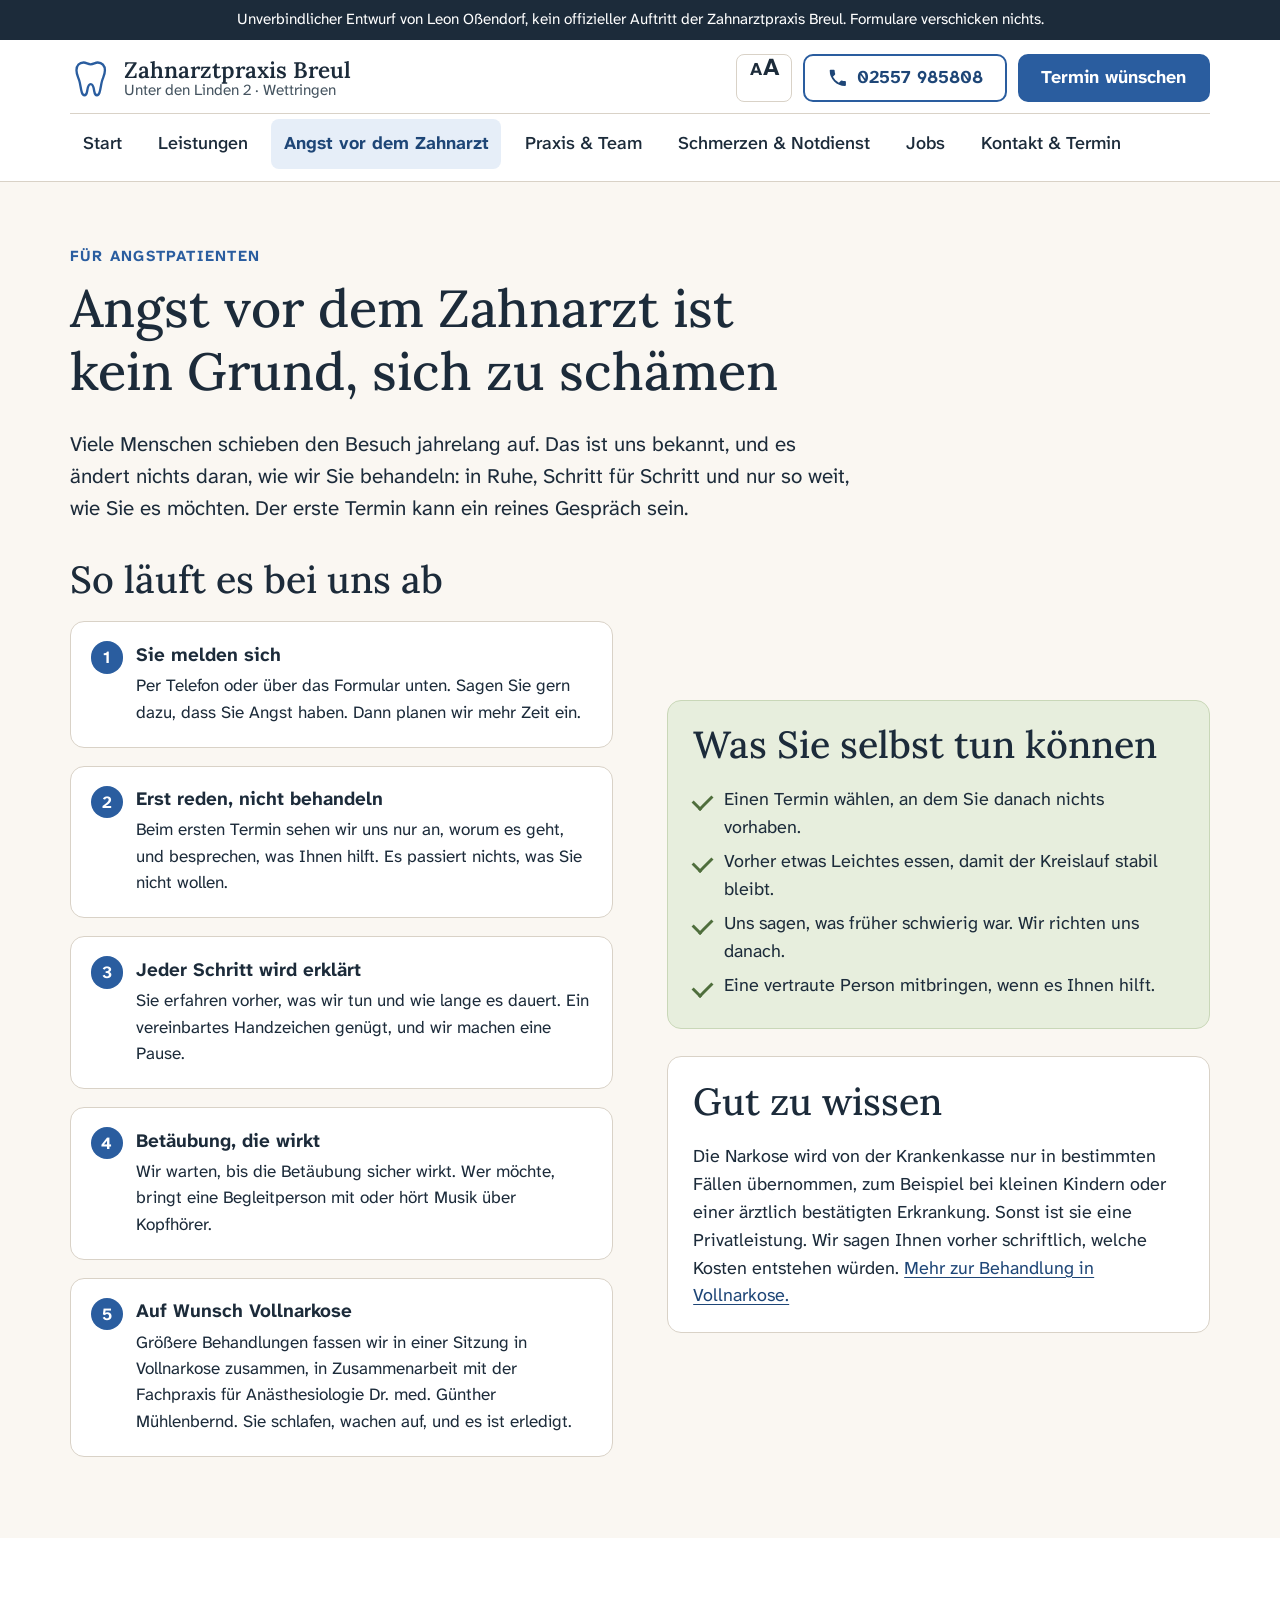
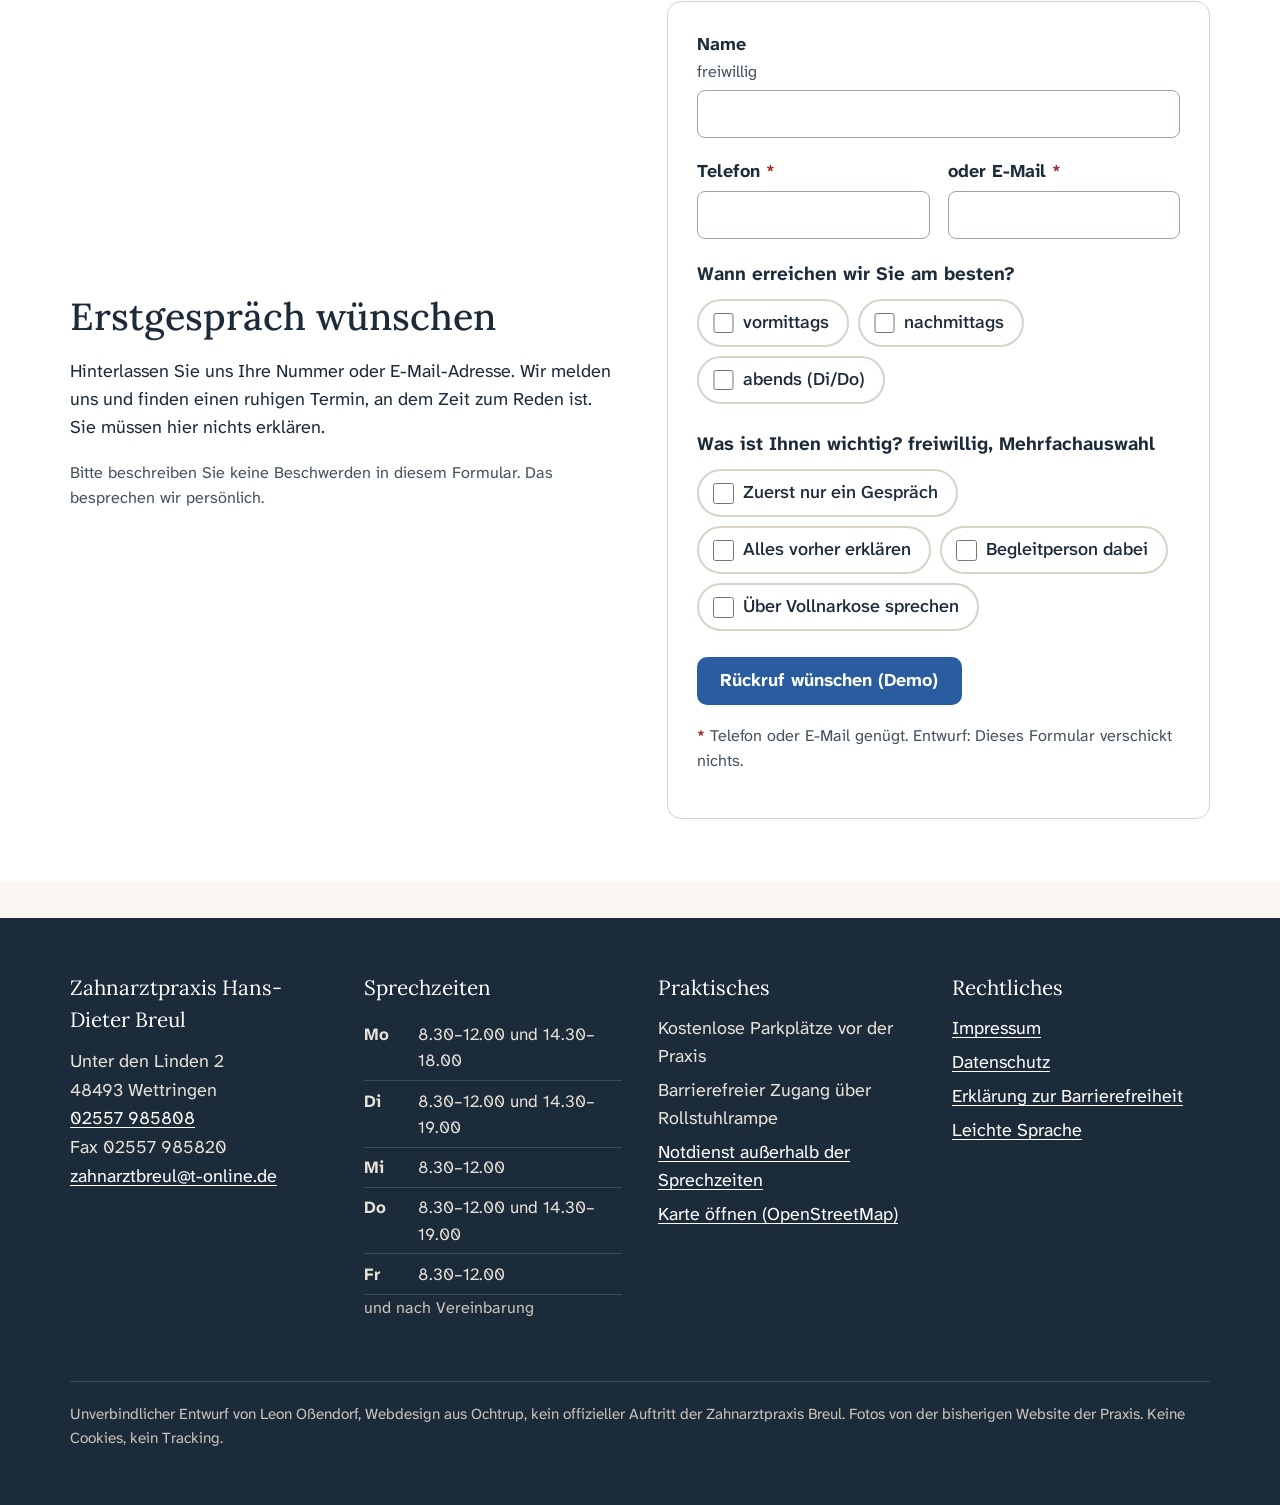
==== angst.html @ e7b69e79 "Entwurf Zahnarztpraxis Breul: 11 Seiten, barrierefrei, Demo-Formulare Co-Authored-By: Claude Fable 5" ====
<!DOCTYPE html>
<html lang="de">
<head>
<meta charset="utf-8">
<meta name="viewport" content="width=device-width, initial-scale=1">
<title>Angst vor dem Zahnarzt · Zahnarztpraxis Breul, Wettringen</title>
<meta name="description" content="Angst vor dem Zahnarzt? In der Zahnarztpraxis Breul in Wettringen nehmen wir uns Zeit, erklären jeden Schritt und bieten auf Wunsch eine Behandlung in Vollnarkose an.">
<meta name="robots" content="noindex,nofollow">
<meta name="theme-color" content="#FAF7F2">
<link rel="icon" href="img/favicon.svg" type="image/svg+xml">
<link rel="preload" href="fonts/atkinson-var.woff2" as="font" type="font/woff2" crossorigin>
<link rel="preload" href="fonts/lora-var.woff2" as="font" type="font/woff2" crossorigin>
<link rel="stylesheet" href="css/main.css">
<script>try{if(localStorage.getItem('schrift')==='gross')document.documentElement.classList.add('schrift-gross')}catch(e){}</script>
</head>
<body class="seite-angst">
<a class="skip" href="#inhalt">Zum Inhalt springen</a>
<header class="kopf">
  <p class="entwurf">Unverbindlicher Entwurf von Leon Oßendorf, kein offizieller Auftritt der Zahnarztpraxis Breul. Formulare verschicken nichts.</p>
  <div class="kopf-innen">
    <a class="marke" href="index.html" aria-label="Zahnarztpraxis Breul, zur Startseite">
      <svg class="marke-zahn" viewBox="0 0 32 32" aria-hidden="true" focusable="false"><path d="M10.5 3.5c-3.2 0-5.5 2.4-5.5 6 0 3.3 1.3 5.2 2.2 8.1.8 2.6 1 6 2 9.2.4 1.3 1.2 2 2 2 1.3 0 1.8-1.5 2.1-3.3.4-2.4.6-5.3 2.7-5.3s2.3 2.9 2.7 5.3c.3 1.8.8 3.3 2.1 3.3.8 0 1.6-.7 2-2 1-3.2 1.2-6.6 2-9.2.9-2.9 2.2-4.8 2.2-8.1 0-3.6-2.3-6-5.5-6-2.2 0-3.2 1.4-5.5 1.4s-3.3-1.4-5.5-1.4z"/></svg>
      <span class="marke-text"><span class="marke-name">Zahnarztpraxis Breul</span><span class="marke-ort">Unter den Linden 2 · Wettringen</span></span>
    </a>
    <nav class="haupt" aria-label="Hauptmenü">
      <button class="menue-knopf" type="button" aria-expanded="false" aria-controls="menue">Menü</button>
      <ul id="menue" class="menue">
        <li><a href="index.html">Start</a></li>
        <li><a href="leistungen.html">Leistungen</a></li>
        <li><a href="angst.html" aria-current="page">Angst vor dem Zahnarzt</a></li>
        <li><a href="praxis.html">Praxis &amp; Team</a></li>
        <li><a href="schmerzen.html">Schmerzen &amp; Notdienst</a></li>
        <li><a href="jobs.html">Jobs</a></li>
        <li><a href="kontakt.html">Kontakt &amp; Termin</a></li>
      </ul>
    </nav>
    <div class="kopf-aktionen">
      <button class="schrift-knopf" type="button" aria-pressed="false" title="Schrift größer oder kleiner">A<span aria-hidden="true">A</span><span class="sr">Schrift größer</span></button>
      <a class="knopf knopf-leise" href="tel:+492557985808"><svg viewBox="0 0 24 24" aria-hidden="true" focusable="false"><path d="M6.6 10.8a15.1 15.1 0 0 0 6.6 6.6l2.2-2.2a1 1 0 0 1 1-.25c1.1.37 2.3.57 3.6.57a1 1 0 0 1 1 1V20a1 1 0 0 1-1 1A17 17 0 0 1 3 4a1 1 0 0 1 1-1h3.5a1 1 0 0 1 1 1c0 1.25.2 2.45.57 3.57a1 1 0 0 1-.25 1L6.6 10.8z"/></svg>02557 985808</a>
      <a class="knopf" href="kontakt.html#termin">Termin wünschen</a>
    </div>
  </div>
</header>
<main id="inhalt" tabindex="-1">
<section class="abschnitt">
  <div class="innen">
    <div class="abschnitt-kopf">
      <span class="ueberzeile">Für Angstpatienten</span>
      <h1>Angst vor dem Zahnarzt ist kein Grund, sich zu schämen</h1>
      <p class="lead">Viele Menschen schieben den Besuch jahrelang auf. Das ist uns bekannt, und es ändert nichts daran, wie wir Sie behandeln: in Ruhe, Schritt für Schritt und nur so weit, wie Sie es möchten. Der erste Termin kann ein reines Gespräch sein.</p>
    </div>

    <div class="zwei">
      <div>
        <h2>So läuft es bei uns ab</h2>
        <ol class="schritte">
          <li><h3>Sie melden sich</h3><p>Per Telefon oder über das Formular unten. Sagen Sie gern dazu, dass Sie Angst haben. Dann planen wir mehr Zeit ein.</p></li>
          <li><h3>Erst reden, nicht behandeln</h3><p>Beim ersten Termin sehen wir uns nur an, worum es geht, und besprechen, was Ihnen hilft. Es passiert nichts, was Sie nicht wollen.</p></li>
          <li><h3>Jeder Schritt wird erklärt</h3><p>Sie erfahren vorher, was wir tun und wie lange es dauert. Ein vereinbartes Handzeichen genügt, und wir machen eine Pause.</p></li>
          <li><h3>Betäubung, die wirkt</h3><p>Wir warten, bis die Betäubung sicher wirkt. Wer möchte, bringt eine Begleitperson mit oder hört Musik über Kopfhörer.</p></li>
          <li><h3>Auf Wunsch Vollnarkose</h3><p>Größere Behandlungen fassen wir in einer Sitzung in Vollnarkose zusammen, in Zusammenarbeit mit der Fachpraxis für Anästhesiologie Dr. med. Günther Mühlenbernd. Sie schlafen, wachen auf, und es ist erledigt.</p></li>
        </ol>
      </div>
      <div>
        <div class="kasten kasten-gruen">
          <h2>Was Sie selbst tun können</h2>
          <ul class="liste-haken">
            <li>Einen Termin wählen, an dem Sie danach nichts vorhaben.</li>
            <li>Vorher etwas Leichtes essen, damit der Kreislauf stabil bleibt.</li>
            <li>Uns sagen, was früher schwierig war. Wir richten uns danach.</li>
            <li>Eine vertraute Person mitbringen, wenn es Ihnen hilft.</li>
          </ul>
        </div>
        <div class="kasten">
          <h2>Gut zu wissen</h2>
          <p>Die Narkose wird von der Krankenkasse nur in bestimmten Fällen übernommen, zum Beispiel bei kleinen Kindern oder einer ärztlich bestätigten Erkrankung. Sonst ist sie eine Privatleistung. Wir sagen Ihnen vorher schriftlich, welche Kosten entstehen würden. <a href="leistungen.html#narkose">Mehr zur Behandlung in Vollnarkose.</a></p>
        </div>
      </div>
    </div>
  </div>
</section>

<section class="abschnitt abschnitt-hell" aria-labelledby="erstgespraech-titel">
  <div class="innen zwei">
    <div>
      <h2 id="erstgespraech-titel">Erstgespräch wünschen</h2>
      <p>Hinterlassen Sie uns Ihre Nummer oder E-Mail-Adresse. Wir melden uns und finden einen ruhigen Termin, an dem Zeit zum Reden ist. Sie müssen hier nichts erklären.</p>
      <p class="klein">Bitte beschreiben Sie keine Beschwerden in diesem Formular. Das besprechen wir persönlich.</p>
    </div>
    <div>
      <form class="formular demo" data-bestaetigung="angst-ok" aria-describedby="angst-hinweis">
        <div class="fehler" role="alert"></div>
        <div class="feld"><label for="an-name">Name <span class="tipp">freiwillig</span></label><input id="an-name" name="name" type="text" autocomplete="name"></div>
        <div class="zwei-felder">
          <div class="feld"><label for="an-tel">Telefon <span class="pflicht" aria-hidden="true">*</span></label><input id="an-tel" name="telefon" type="tel" autocomplete="tel" inputmode="tel"></div>
          <div class="feld"><label for="an-mail">oder E-Mail <span class="pflicht" aria-hidden="true">*</span></label><input id="an-mail" name="email" type="email" autocomplete="email" inputmode="email"></div>
        </div>
        <fieldset>
          <legend>Wann erreichen wir Sie am besten?</legend>
          <div class="chips">
            <label class="chip"><input type="checkbox" name="zeit" value="vormittags">vormittags</label>
            <label class="chip"><input type="checkbox" name="zeit" value="nachmittags">nachmittags</label>
            <label class="chip"><input type="checkbox" name="zeit" value="abends">abends (Di/Do)</label>
          </div>
        </fieldset>
        <fieldset>
          <legend>Was ist Ihnen wichtig? <span class="tipp">freiwillig, Mehrfachauswahl</span></legend>
          <div class="chips">
            <label class="chip"><input type="checkbox" name="wunsch" value="nur-gespraech">Zuerst nur ein Gespräch</label>
            <label class="chip"><input type="checkbox" name="wunsch" value="alles-erklaeren">Alles vorher erklären</label>
            <label class="chip"><input type="checkbox" name="wunsch" value="begleitung">Begleitperson dabei</label>
            <label class="chip"><input type="checkbox" name="wunsch" value="narkose">Über Vollnarkose sprechen</label>
          </div>
        </fieldset>
        <button class="knopf" type="submit">Rückruf wünschen (Demo)</button>
        <p id="angst-hinweis" class="formular-hinweis"><span class="pflicht" aria-hidden="true">*</span> Telefon oder E-Mail genügt. Entwurf: Dieses Formular verschickt nichts.</p>
      </form>
      <div id="angst-ok" class="bestaetigung" role="status">
        <h3>Danke. Wir melden uns bei Ihnen.</h3>
        <p>So würde es in der fertigen Website laufen: Ihre Nachricht geht an die Praxis, und jemand aus dem Team ruft Sie zu Ihrer Wunschzeit an, ohne Zeitdruck. Lieber direkt anrufen? <a href="tel:+492557985808">02557 985808</a></p>
      </div>
    </div>
  </div>
</section>

</main>
<footer class="fuss">
  <div class="fuss-innen">
    <div>
      <p class="fuss-titel">Zahnarztpraxis Hans-Dieter Breul</p>
      <address>Unter den Linden 2<br>48493 Wettringen<br><a href="tel:+492557985808">02557 985808</a><br>Fax 02557 985820<br><a href="mailto:zahnarztbreul@t-online.de">zahnarztbreul@t-online.de</a></address>
    </div>
    <div>
      <p class="fuss-titel">Sprechzeiten</p>
      <table class="zeiten" aria-label="Sprechzeiten">
        <tr><th scope="row">Mo</th><td>8.30–12.00 und 14.30–18.00</td></tr>
        <tr><th scope="row">Di</th><td>8.30–12.00 und 14.30–19.00</td></tr>
        <tr><th scope="row">Mi</th><td>8.30–12.00</td></tr>
        <tr><th scope="row">Do</th><td>8.30–12.00 und 14.30–19.00</td></tr>
        <tr><th scope="row">Fr</th><td>8.30–12.00</td></tr>
      </table>
      <p class="klein">und nach Vereinbarung</p>
    </div>
    <div>
      <p class="fuss-titel">Praktisches</p>
      <ul class="liste-schlicht">
        <li>Kostenlose Parkplätze vor der Praxis</li>
        <li>Barrierefreier Zugang über Rollstuhlrampe</li>
        <li><a href="schmerzen.html">Notdienst außerhalb der Sprechzeiten</a></li>
        <li><a href="https://www.openstreetmap.org/?mlat=52.2078&amp;mlon=7.3193#map=17/52.2078/7.3193" rel="noopener">Karte öffnen (OpenStreetMap)</a></li>
      </ul>
    </div>
    <div>
      <p class="fuss-titel">Rechtliches</p>
      <ul class="liste-schlicht">
        <li><a href="impressum.html">Impressum</a></li>
        <li><a href="datenschutz.html">Datenschutz</a></li>
        <li><a href="barrierefreiheit.html">Erklärung zur Barrierefreiheit</a></li>
        <li><a href="leichte-sprache.html">Leichte Sprache</a></li>
      </ul>
    </div>
  </div>
  <p class="fuss-hinweis">Unverbindlicher Entwurf von Leon Oßendorf, Webdesign aus Ochtrup, kein offizieller Auftritt der Zahnarztpraxis Breul. Fotos von der bisherigen Website der Praxis. Keine Cookies, kein Tracking.</p>
</footer>
<nav class="leiste" aria-label="Schnellzugriff">
  <a href="tel:+492557985808"><svg viewBox="0 0 24 24" aria-hidden="true" focusable="false"><path d="M6.6 10.8a15.1 15.1 0 0 0 6.6 6.6l2.2-2.2a1 1 0 0 1 1-.25c1.1.37 2.3.57 3.6.57a1 1 0 0 1 1 1V20a1 1 0 0 1-1 1A17 17 0 0 1 3 4a1 1 0 0 1 1-1h3.5a1 1 0 0 1 1 1c0 1.25.2 2.45.57 3.57a1 1 0 0 1-.25 1L6.6 10.8z"/></svg>Anrufen</a>
  <a href="kontakt.html#termin"><svg viewBox="0 0 24 24" aria-hidden="true" focusable="false"><path d="M7 2h2v2h6V2h2v2h3a1 1 0 0 1 1 1v15a2 2 0 0 1-2 2H5a2 2 0 0 1-2-2V5a1 1 0 0 1 1-1h3V2zm12 8H5v10h14V10z"/></svg>Termin</a>
  <a href="schmerzen.html"><svg viewBox="0 0 24 24" aria-hidden="true" focusable="false"><path d="M12 2 1 21h22L12 2zm0 6 6.5 11h-13L12 8zm-1 4v4h2v-4h-2zm0 5v2h2v-2h-2z"/></svg>Notdienst</a>
</nav>
<script src="js/main.js" defer></script>
</body>
</html>
---- css/main.css ----
/* Zahnarztpraxis Breul, Entwurf. Ruhig, hell, gut lesbar. Schriften lokal. */
@font-face{font-family:"Atkinson Hyperlegible Next";src:url("../fonts/atkinson-var.woff2") format("woff2");font-weight:200 800;font-display:swap}
@font-face{font-family:"Lora";src:url("../fonts/lora-var.woff2") format("woff2");font-weight:400 700;font-display:swap}

:root{
  --bg:#FAF7F2;
  --flaeche:#FFFFFF;
  --flaeche-2:#F1EDE5;
  --tinte:#1C2B3A;
  --tinte-2:#44535F;
  --blau:#2A5D9F;
  --blau-dunkel:#1E4677;
  --blau-hell:#E6EEF8;
  --gruen:#4F6E3C;
  --gruen-hell:#E7EEDD;
  --rot:#9E2A2B;
  --rot-hell:#F8E6E6;
  --linie:#D9D2C7;
  --fokus:#1C2B3A;
  --radius:14px;
  --mass:72ch;
  --schrift:"Atkinson Hyperlegible Next",system-ui,-apple-system,"Segoe UI",sans-serif;
  --serif:"Lora",Georgia,"Times New Roman",serif;
  --schatten:0 1px 2px rgba(28,43,58,.06),0 8px 24px rgba(28,43,58,.08);
}
html{font-size:112.5%;scroll-behavior:smooth;-webkit-text-size-adjust:100%}
html.schrift-gross{font-size:135%}
@media (prefers-reduced-motion:reduce){html{scroll-behavior:auto}*,*::before,*::after{transition:none!important;animation:none!important}}
*{box-sizing:border-box}
body{margin:0;background:var(--bg);color:var(--tinte);font-family:var(--schrift);line-height:1.55;font-weight:400}
img,svg{max-width:100%;height:auto;display:block}
h1,h2,h3,h4{font-family:var(--serif);font-weight:500;line-height:1.2;color:var(--tinte);margin:0 0 .5em;text-wrap:balance}
h1{font-size:clamp(1.9rem,1.2rem + 2.4vw,2.9rem)}
h2{font-size:clamp(1.5rem,1.1rem + 1.4vw,2.1rem)}
h3{font-size:1.2rem;font-family:var(--schrift);font-weight:700}
p,li,td,th,dd,dt,label,input,select,textarea,button{font-size:1rem}
p{margin:0 0 1em;max-width:var(--mass)}
ul,ol{padding-left:1.3em}
li{margin-bottom:.35em}
a{color:var(--blau-dunkel);text-decoration:underline;text-underline-offset:.15em;text-decoration-thickness:1px}
a:hover{color:var(--blau)}
:focus-visible{outline:3px solid var(--fokus);outline-offset:3px;box-shadow:0 0 0 6px #fff;border-radius:4px}
.sr{position:absolute!important;width:1px;height:1px;padding:0;margin:-1px;overflow:hidden;clip:rect(0,0,0,0);white-space:nowrap;border:0}
.skip{position:absolute;left:1rem;top:-5rem;background:var(--tinte);color:#fff;padding:.7rem 1rem;border-radius:8px;z-index:100;font-weight:700}
.skip:focus{top:1rem}
.klein{font-size:.9rem;color:var(--tinte-2)}
.lead{font-size:1.15rem;max-width:60ch}
.serif{font-family:var(--serif)}
.mitte{text-align:center}
.innen{width:min(1140px,100% - 2.5rem);margin-inline:auto}
.abschnitt{padding:3.5rem 0}
.abschnitt-hell{background:var(--flaeche)}
.abschnitt-blau{background:var(--blau-hell)}
.abschnitt-kopf{max-width:var(--mass);margin-bottom:1.8rem}
.abschnitt-kopf p{margin-bottom:0}
.ueberzeile{display:block;font-family:var(--schrift);font-weight:700;font-size:.85rem;letter-spacing:.08em;text-transform:uppercase;color:var(--blau);margin-bottom:.5rem}

/* Entwurfshinweis */
.entwurf{margin:0;background:var(--tinte);color:#fff;font-size:.85rem;text-align:center;padding:.45rem 1rem;max-width:none}

/* Kopf */
.kopf{background:var(--flaeche);border-bottom:1px solid var(--linie)}
.kopf-innen{width:min(1140px,100% - 2.5rem);margin-inline:auto;display:grid;grid-template-columns:1fr auto;grid-template-areas:"marke aktionen" "haupt haupt";gap:.6rem 1.5rem;align-items:center;padding:.8rem 0 0}
.marke{grid-area:marke}.kopf-aktionen{grid-area:aktionen}.haupt{grid-area:haupt;border-top:1px solid var(--linie);padding:.3rem 0}
.marke{display:flex;align-items:center;gap:.7rem;text-decoration:none;color:var(--tinte)}
.marke-zahn{width:2.3rem;height:2.3rem;fill:none;stroke:var(--blau);stroke-width:1.8;stroke-linejoin:round;flex:none}
.marke-text{display:flex;flex-direction:column;line-height:1.15}
.marke-name{font-family:var(--serif);font-size:1.25rem;font-weight:600}
.marke-ort{font-size:.85rem;color:var(--tinte-2)}
.haupt{grid-column:1 / -1}
.menue{list-style:none;margin:0;padding:0;display:flex;flex-wrap:wrap;gap:.2rem .3rem}
.menue a{display:block;padding:.55rem .8rem;border-radius:8px;text-decoration:none;font-weight:500;color:var(--tinte)}
.menue a:hover{background:var(--flaeche-2)}
.menue a[aria-current="page"]{background:var(--blau-hell);color:var(--blau-dunkel);font-weight:700}
.menue-knopf{display:none}
.kopf-aktionen{display:flex;gap:.6rem;align-items:center;justify-content:flex-end;flex-wrap:wrap}
.schrift-knopf{background:none;border:1px solid var(--linie);border-radius:8px;min-height:48px;min-width:48px;padding:0 .7rem;font-family:var(--schrift);font-weight:700;color:var(--tinte);cursor:pointer;display:inline-flex;align-items:baseline;gap:.05rem;line-height:1}
.schrift-knopf span[aria-hidden]{font-size:1.35em}
.schrift-knopf[aria-pressed="true"]{background:var(--blau-hell);border-color:var(--blau)}
.schrift-knopf:hover{background:var(--flaeche-2)}
@media (min-width:980px){
  .menue{justify-content:flex-start;gap:.2rem .6rem}
  .menue a{padding:.6rem .7rem}
}
@media (max-width:979px){
  .menue-knopf{display:inline-flex;align-items:center;min-height:48px;padding:0 1rem;border:1px solid var(--linie);border-radius:8px;background:var(--flaeche);font-family:var(--schrift);font-weight:700;font-size:1rem;color:var(--tinte);cursor:pointer}
  .menue-knopf::before{content:"";width:1.1rem;height:.8rem;margin-right:.6rem;background:linear-gradient(var(--tinte) 0 2px,transparent 2px 5px,var(--tinte) 5px 7px,transparent 7px 10px,var(--tinte) 10px 12px)}
  .menue{display:none;flex-direction:column;margin-top:.3rem;padding-bottom:.4rem}
  .menue.offen{display:flex}
  .menue a{padding:.8rem .6rem;font-size:1.05rem}
  .haupt{padding:.5rem 0 .2rem}
  .kopf-aktionen .knopf-leise{display:none}
}
@media (max-width:560px){.kopf-aktionen .knopf{display:none}.marke-ort{display:none}}

/* Knöpfe */
.knopf{display:inline-flex;align-items:center;justify-content:center;gap:.5rem;min-height:48px;padding:.6rem 1.2rem;border-radius:10px;background:var(--blau);color:#fff;text-decoration:none;font-weight:700;border:2px solid var(--blau);cursor:pointer;font-family:var(--schrift);line-height:1.2;text-align:center}
.knopf:hover{background:var(--blau-dunkel);border-color:var(--blau-dunkel);color:#fff}
.knopf svg{width:1.2em;height:1.2em;fill:currentColor;flex:none}
.knopf-leise{background:transparent;color:var(--blau-dunkel);border-color:var(--blau)}
.knopf-leise:hover{background:var(--blau-hell);color:var(--blau-dunkel)}
.knopf-gross{font-size:1.1rem;padding:.8rem 1.5rem}
.knopfreihe{display:flex;flex-wrap:wrap;gap:.7rem;margin:1.2rem 0}

/* Hero */
.hero{padding:2.8rem 0 3rem}
.hero-raster{display:grid;gap:2rem;align-items:start}
@media (min-width:900px){.hero-raster{grid-template-columns:1.1fr .9fr;gap:3rem;align-items:center}}
.hero h1{margin-bottom:.6rem}
.hero-bild{border-radius:var(--radius);overflow:hidden;box-shadow:var(--schatten);background:var(--flaeche)}
.hero-bild img{width:100%;aspect-ratio:3/2;object-fit:cover}
.hero-bild figcaption{font-size:.85rem;color:var(--tinte-2);padding:.6rem .9rem;background:var(--flaeche)}

/* Status heute */
.status{display:flex;gap:.8rem;align-items:flex-start;background:var(--flaeche);border:1px solid var(--linie);border-left:6px solid var(--gruen);border-radius:12px;padding:.9rem 1.1rem;margin:1.2rem 0;max-width:40rem}
.status.zu{border-left-color:var(--tinte-2)}
.status.hinweis{border-left-color:var(--rot)}
.status-punkt{width:.85rem;height:.85rem;border-radius:50%;background:var(--gruen);margin-top:.45rem;flex:none}
.status.zu .status-punkt{background:var(--tinte-2)}
.status.hinweis .status-punkt{background:var(--rot)}
.status p{margin:0}
.status strong{display:block}

/* Einstiege */
.einstiege{display:grid;gap:1rem;margin-top:1.5rem}
@media (min-width:640px){.einstiege{grid-template-columns:repeat(3,1fr)}}
.einstieg{display:block;background:var(--flaeche);border:1px solid var(--linie);border-radius:var(--radius);padding:1.2rem;text-decoration:none;color:var(--tinte);transition:box-shadow .2s,border-color .2s}
.einstieg:hover{box-shadow:var(--schatten);border-color:var(--blau)}
.einstieg h2,.einstieg h3{font-size:1.15rem;font-family:var(--schrift);font-weight:700;margin:.6rem 0 .3rem;color:var(--blau-dunkel)}
.einstieg p{margin:0;font-size:.95rem;color:var(--tinte-2)}
.einstieg svg{width:2rem;height:2rem;fill:none;stroke:var(--blau);stroke-width:1.7;stroke-linecap:round;stroke-linejoin:round}
.einstieg .weiter{display:inline-block;margin-top:.7rem;font-weight:700;color:var(--blau-dunkel);text-decoration:underline;text-underline-offset:.15em}

/* Karten / Raster */
.raster{display:grid;gap:1.1rem}
.raster-2{grid-template-columns:repeat(auto-fit,minmax(min(100%,20rem),1fr))}
.raster-3{grid-template-columns:repeat(auto-fit,minmax(min(100%,16rem),1fr))}
.raster-4{grid-template-columns:repeat(auto-fit,minmax(min(100%,14rem),1fr))}
.karte{background:var(--flaeche);border:1px solid var(--linie);border-radius:var(--radius);padding:1.3rem 1.4rem}
.karte h3{margin-top:0}
.karte p:last-child{margin-bottom:0}
.karte-link{display:block;text-decoration:none;color:inherit;transition:box-shadow .2s,border-color .2s}
.karte-link:hover{box-shadow:var(--schatten);border-color:var(--blau)}
.karte-link h3{color:var(--blau-dunkel)}
.karte-link .weiter{font-weight:700;text-decoration:underline;text-underline-offset:.15em;color:var(--blau-dunkel)}
.karte-ruhig{background:var(--flaeche-2);border-color:transparent}

/* Zweispaltig Text/Bild */
.zwei{display:grid;gap:2rem;align-items:center}
@media (min-width:860px){.zwei{grid-template-columns:1fr 1fr;gap:3rem}.zwei.umgekehrt>:first-child{order:2}}
.bild-rund{border-radius:var(--radius);overflow:hidden;box-shadow:var(--schatten)}
.bild-rund img{width:100%;object-fit:cover}
.bildzeile{display:grid;grid-template-columns:repeat(3,1fr);gap:.8rem}
.bildzeile img{aspect-ratio:2/3;object-fit:cover;border-radius:10px;width:100%}
figcaption{font-size:.85rem;color:var(--tinte-2);margin-top:.4rem}

/* Listen */
.liste-schlicht{list-style:none;padding:0;margin:0}
.liste-haken{list-style:none;padding:0}
.liste-haken li{padding-left:1.7em;position:relative}
.liste-haken li::before{content:"";position:absolute;left:0;top:.45em;width:.9em;height:.5em;border-left:3px solid var(--gruen);border-bottom:3px solid var(--gruen);transform:rotate(-45deg)}
.schritte{list-style:none;padding:0;counter-reset:s;display:grid;gap:1rem}
@media (min-width:760px){.schritte{grid-template-columns:repeat(auto-fit,minmax(14rem,1fr))}}
.schritte li{counter-increment:s;background:var(--flaeche);border:1px solid var(--linie);border-radius:var(--radius);padding:1.2rem 1.2rem 1.2rem 3.6rem;position:relative;margin:0}
.schritte li::before{content:counter(s);position:absolute;left:1.1rem;top:1.05rem;width:1.8rem;height:1.8rem;border-radius:50%;background:var(--blau);color:#fff;font-weight:700;display:grid;place-items:center;font-size:.95rem}
.schritte h3{margin:0 0 .3rem;font-size:1.05rem}
.schritte p{margin:0;font-size:.95rem}

/* Tabellen */
.zeiten{border-collapse:collapse;width:100%;max-width:28rem}
.zeiten th,.zeiten td{text-align:left;padding:.35rem .6rem .35rem 0;vertical-align:top;border-bottom:1px solid var(--linie)}
.zeiten th{font-weight:700;width:3rem}
.tabelle{border-collapse:collapse;width:100%}
.tabelle th,.tabelle td{text-align:left;padding:.6rem .7rem;border-bottom:1px solid var(--linie);vertical-align:top}
.tabelle th{background:var(--flaeche-2)}

/* Leistungen (Detail) */
.leistung{padding:2rem 0;border-bottom:1px solid var(--linie);scroll-margin-top:6rem}
.leistung:last-child{border-bottom:0}
.leistung-raster{display:grid;gap:1rem 2rem}
@media (min-width:860px){.leistung-raster{grid-template-columns:1fr 1fr 1fr}}
.leistung dl{margin:0}
.leistung dt{font-weight:700;color:var(--blau-dunkel);margin-bottom:.2rem}
.leistung dd{margin:0 0 1rem}
.sprungliste{display:flex;flex-wrap:wrap;gap:.5rem;list-style:none;padding:0;margin:1rem 0 0}
.sprungliste a{display:inline-block;padding:.45rem .8rem;border:1px solid var(--linie);border-radius:999px;background:var(--flaeche);text-decoration:none;font-weight:500;color:var(--tinte)}
.sprungliste a:hover{border-color:var(--blau);color:var(--blau-dunkel)}

/* Hinweiskästen */
.kasten{border-radius:var(--radius);padding:1.2rem 1.4rem;margin:1.5rem 0;border:1px solid var(--linie);background:var(--flaeche)}
.kasten p:last-child,.kasten ul:last-child{margin-bottom:0}
.kasten-notfall{background:var(--rot-hell);border-color:#E3B9B9}
.kasten-notfall h2,.kasten-notfall h3{color:var(--rot)}
.kasten-gruen{background:var(--gruen-hell);border-color:#C9D7B8}
.kasten-blau{background:var(--blau-hell);border-color:#BFD0E8}
.nummer-gross{font-size:1.6rem;font-weight:700;font-family:var(--schrift);text-decoration:none;color:var(--tinte);display:inline-block;margin:.2rem 0}

/* Formulare */
.formular{background:var(--flaeche);border:1px solid var(--linie);border-radius:var(--radius);padding:1.6rem;max-width:46rem}
.formular fieldset{border:0;padding:0;margin:0 0 1.4rem}
.formular legend{font-weight:700;margin-bottom:.6rem;padding:0;font-size:1.05rem}
.feld{margin-bottom:1.1rem}
.feld label,.feld .label{display:block;font-weight:700;margin-bottom:.3rem}
.feld .tipp{display:block;font-weight:400;font-size:.9rem;color:var(--tinte-2);margin-bottom:.35rem}
.feld input[type="text"],.feld input[type="tel"],.feld input[type="email"],.feld select,.feld textarea{width:100%;min-height:48px;padding:.6rem .8rem;border:1px solid #9AA3AD;border-radius:8px;font-family:inherit;font-size:1rem;background:#fff;color:var(--tinte)}
.feld textarea{min-height:7rem;resize:vertical}
.feld input[type="file"]{display:block;width:100%;max-width:100%;min-width:0;font-size:.95rem;padding:.5rem 0}
.formular,.zwei>*,.raster>*{min-width:0}
.zwei .schritte{grid-template-columns:1fr}
.feld input:focus-visible,.feld select:focus-visible,.feld textarea:focus-visible{outline:3px solid var(--fokus);outline-offset:2px;border-color:var(--blau)}
.chips{display:flex;flex-wrap:wrap;gap:.5rem}
.chip{position:relative;display:inline-flex;align-items:center;gap:.5rem;min-height:48px;padding:.4rem 1rem .4rem .8rem;border:2px solid var(--linie);border-radius:999px;background:#fff;cursor:pointer;font-weight:500}
.chip input{width:1.15rem;height:1.15rem;margin:0;accent-color:var(--blau);flex:none}
.chip:has(input:checked){border-color:var(--blau);background:var(--blau-hell);font-weight:700}
.chip:has(input:focus-visible){outline:3px solid var(--fokus);outline-offset:3px}
.chip:hover{border-color:var(--blau)}
.zwei-felder{display:grid;gap:1rem}
@media (min-width:600px){.zwei-felder{grid-template-columns:1fr 1fr}}
.oder{text-align:center;color:var(--tinte-2);font-weight:700;margin:-.3rem 0 .6rem}
.fehler{display:none;background:var(--rot-hell);border:1px solid #E3B9B9;color:var(--rot);border-radius:8px;padding:.7rem 1rem;margin-bottom:1rem;font-weight:700}
.fehler.sichtbar{display:block}
.pflicht{color:var(--rot);font-weight:700}
.formular-hinweis{font-size:.9rem;color:var(--tinte-2);margin-top:1rem}
.bestaetigung{display:none;background:var(--gruen-hell);border:1px solid #C9D7B8;border-radius:var(--radius);padding:1.4rem 1.6rem;max-width:46rem}
.bestaetigung.sichtbar{display:block}
.bestaetigung h3{margin-top:0;color:var(--gruen)}
.weiche[hidden]{display:none}
.kurzform{padding:3rem 0}

/* Team */
.personen{display:grid;gap:1rem}
@media (min-width:600px){.personen{grid-template-columns:repeat(auto-fit,minmax(14rem,1fr))}}
.person{background:var(--flaeche);border:1px solid var(--linie);border-radius:var(--radius);padding:1.1rem 1.2rem}
.person strong{display:block;font-size:1.05rem}
.person span{color:var(--tinte-2);font-size:.95rem}
.portraet{display:grid;gap:1.5rem;align-items:start}
@media (min-width:760px){.portraet{grid-template-columns:18rem 1fr}}
.portraet img{border-radius:var(--radius);width:100%;box-shadow:var(--schatten)}

/* Fuß */
.fuss{background:var(--tinte);color:#E7E2D9;padding:3rem 0 6rem;margin-top:2rem}
.fuss a{color:#fff}
.fuss-innen{width:min(1140px,100% - 2.5rem);margin-inline:auto;display:grid;gap:2rem;grid-template-columns:repeat(auto-fit,minmax(min(100%,14rem),1fr))}
.fuss-titel{font-family:var(--serif);font-size:1.15rem;color:#fff;margin-bottom:.6rem}
.fuss address{font-style:normal;line-height:1.6}
.fuss .zeiten th,.fuss .zeiten td{border-color:#3A4A5A;color:#E7E2D9;font-size:.95rem}
.fuss .klein{color:#C9C3B8}
.fuss-hinweis{width:min(1140px,100% - 2.5rem);margin:2.5rem auto 0;font-size:.85rem;color:#C9C3B8;border-top:1px solid #3A4A5A;padding-top:1.2rem;max-width:none}
@media (min-width:980px){.fuss{padding-bottom:3rem}}

/* Handy-Leiste */
.leiste{position:fixed;left:0;right:0;bottom:0;display:grid;grid-template-columns:repeat(3,1fr);background:var(--flaeche);border-top:1px solid var(--linie);z-index:60;padding-bottom:env(safe-area-inset-bottom)}
.leiste a{display:flex;flex-direction:column;align-items:center;justify-content:center;gap:.15rem;min-height:3.6rem;text-decoration:none;font-size:.85rem;font-weight:700;color:var(--blau-dunkel)}
.leiste svg{width:1.4rem;height:1.4rem;fill:currentColor}
.leiste a:focus-visible{outline-offset:-4px;box-shadow:none}
@media (min-width:980px){.leiste{display:none}}

/* Leichte Sprache */
.leicht{font-size:1.15rem;line-height:1.7}
.leicht p,.leicht li{max-width:50ch}
.leicht h2{margin-top:2rem}

/* Druck */
@media print{.entwurf,.leiste,.kopf-aktionen,.menue-knopf,.skip{display:none}.kopf{position:static}body{background:#fff}}
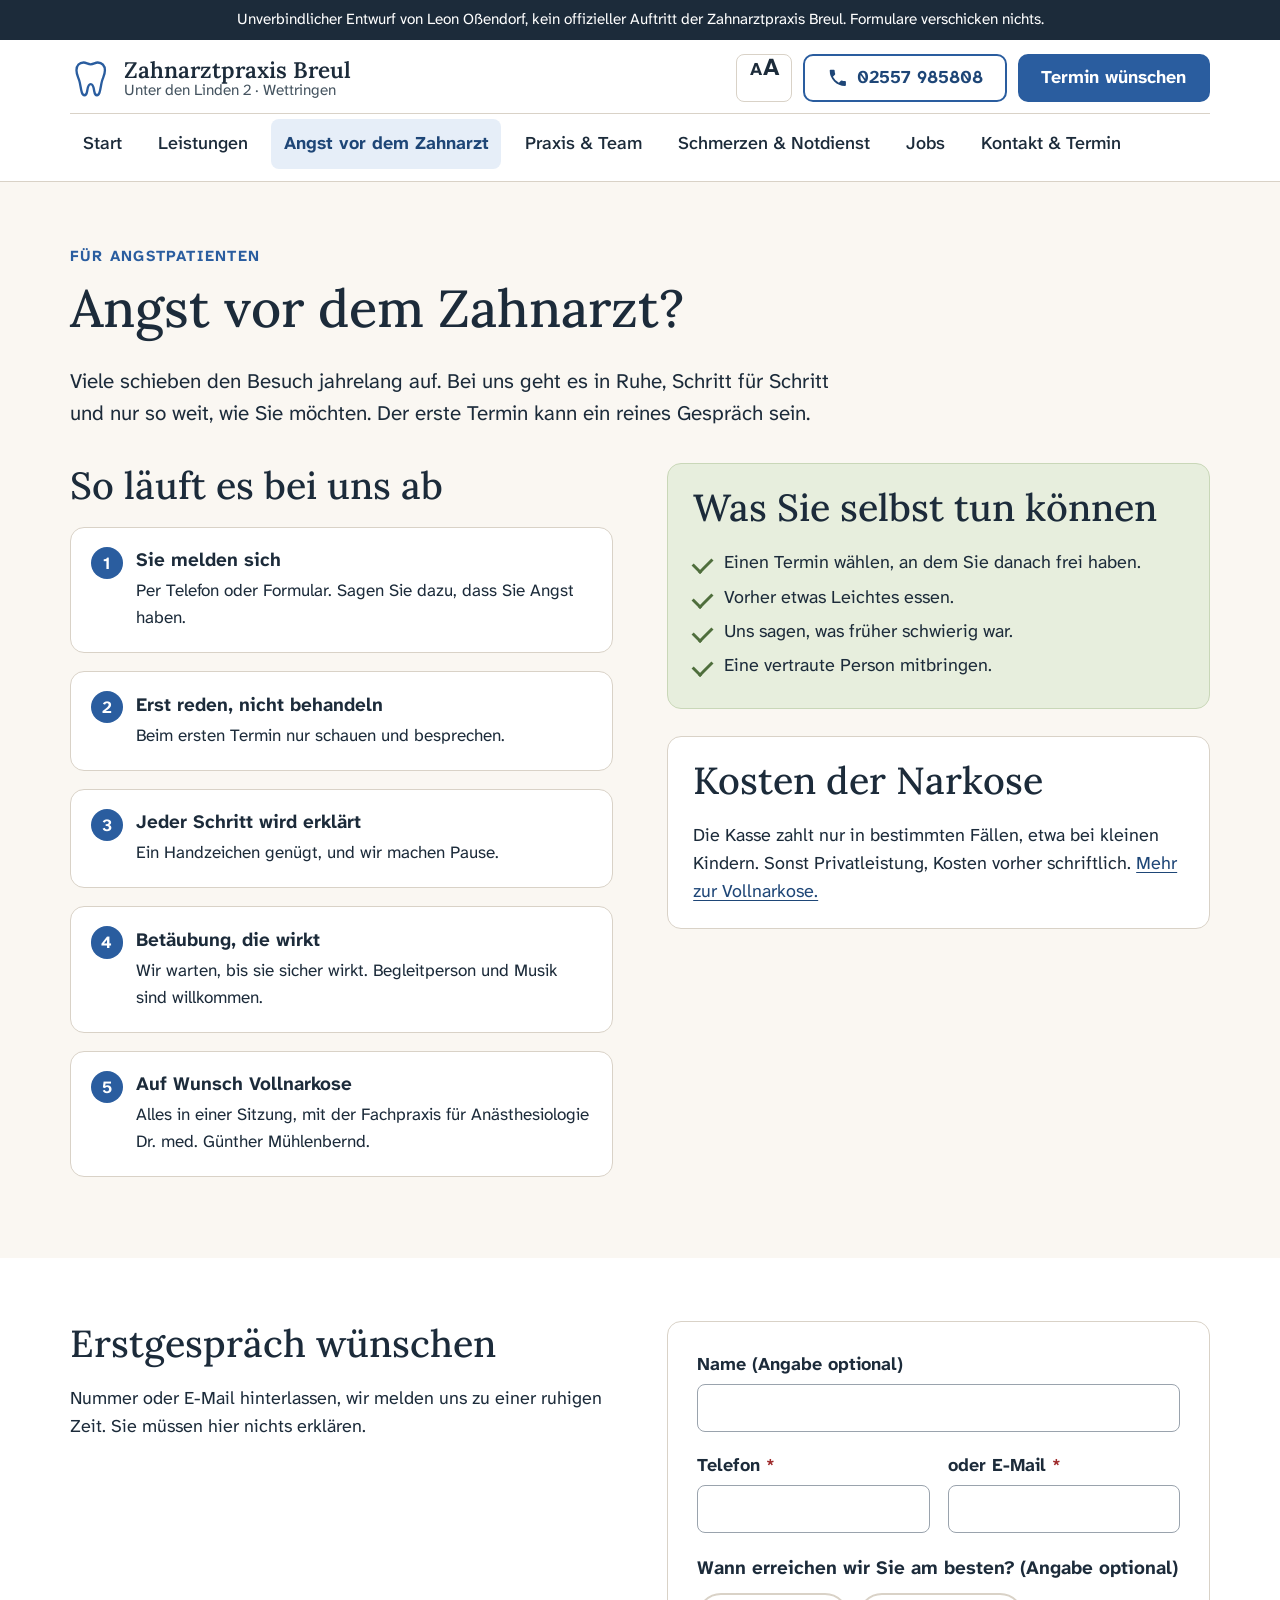
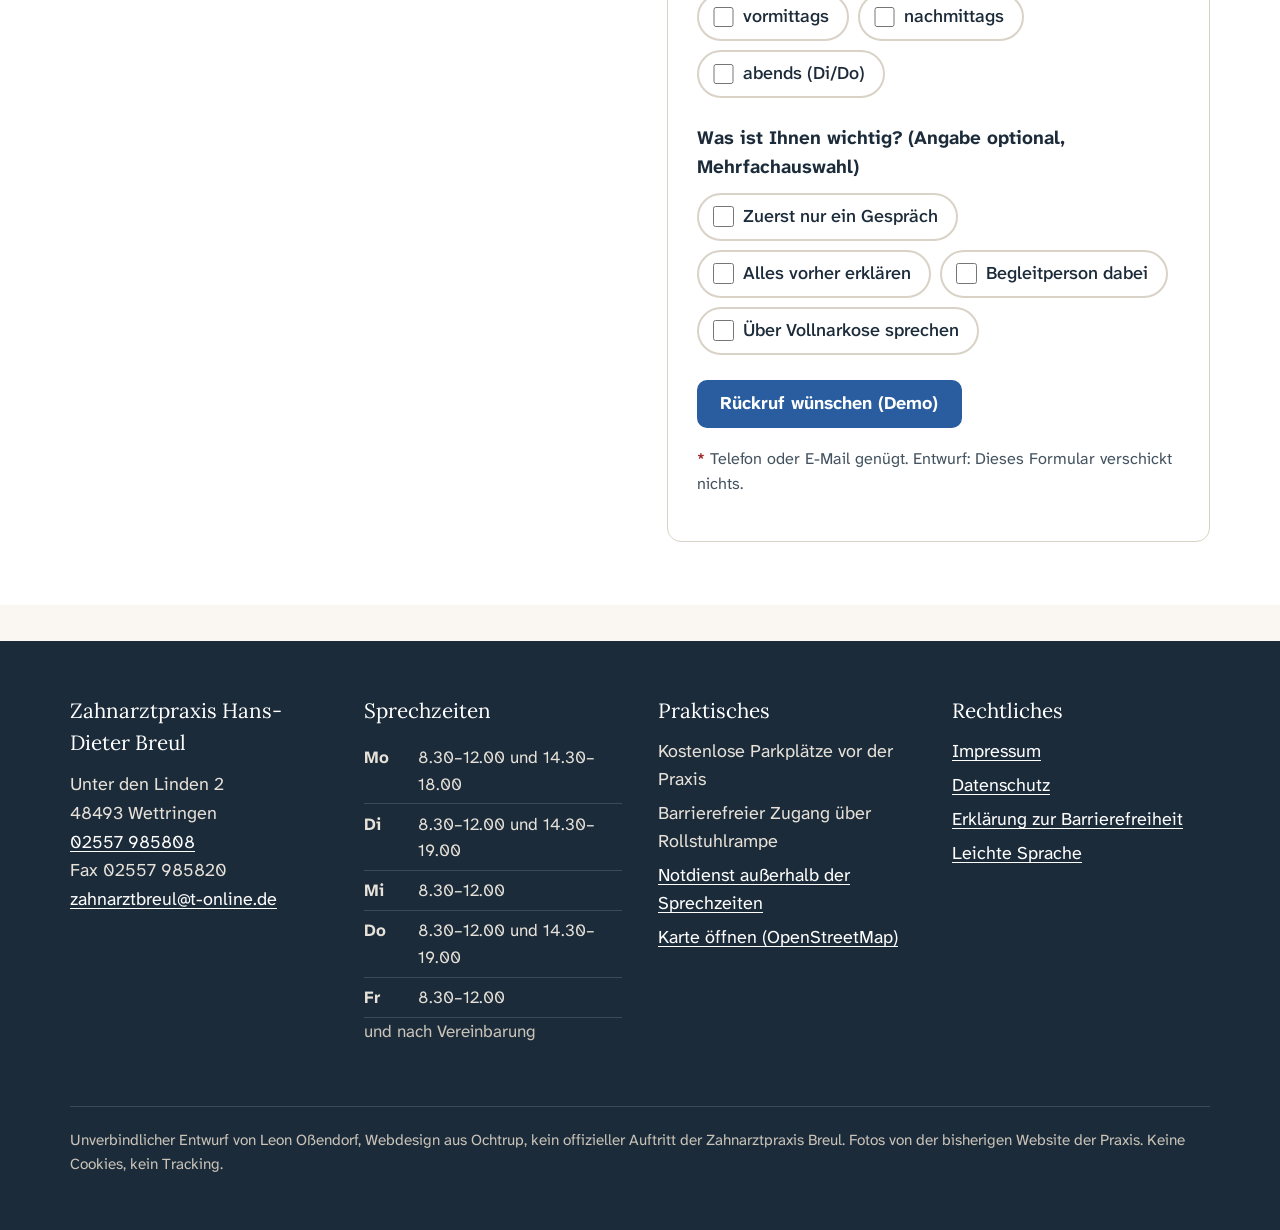
==== commit c7f41775: "Kürzere Texte, klickbare Job-Kacheln, optionale Felder eindeutig Co-Authored-By: Claude Fable 5.1 <n" ====
--- a/angst.html
+++ b/angst.html
@@ -35,7 +35,7 @@
       </ul>
     </nav>
     <div class="kopf-aktionen">
-      <button class="schrift-knopf" type="button" aria-pressed="false" title="Schrift größer oder kleiner">A<span aria-hidden="true">A</span><span class="sr">Schrift größer</span></button>
+      <button class="schrift-knopf" type="button" aria-pressed="false" aria-label="AA: Schrift größer" title="Schrift größer oder kleiner">A<span aria-hidden="true">A</span></button>
       <a class="knopf knopf-leise" href="tel:+492557985808"><svg viewBox="0 0 24 24" aria-hidden="true" focusable="false"><path d="M6.6 10.8a15.1 15.1 0 0 0 6.6 6.6l2.2-2.2a1 1 0 0 1 1-.25c1.1.37 2.3.57 3.6.57a1 1 0 0 1 1 1V20a1 1 0 0 1-1 1A17 17 0 0 1 3 4a1 1 0 0 1 1-1h3.5a1 1 0 0 1 1 1c0 1.25.2 2.45.57 3.57a1 1 0 0 1-.25 1L6.6 10.8z"/></svg>02557 985808</a>
       <a class="knopf" href="kontakt.html#termin">Termin wünschen</a>
     </div>
@@ -46,34 +46,34 @@
   <div class="innen">
     <div class="abschnitt-kopf">
       <span class="ueberzeile">Für Angstpatienten</span>
-      <h1>Angst vor dem Zahnarzt ist kein Grund, sich zu schämen</h1>
-      <p class="lead">Viele Menschen schieben den Besuch jahrelang auf. Das ist uns bekannt, und es ändert nichts daran, wie wir Sie behandeln: in Ruhe, Schritt für Schritt und nur so weit, wie Sie es möchten. Der erste Termin kann ein reines Gespräch sein.</p>
+      <h1>Angst vor dem Zahnarzt?</h1>
+      <p class="lead">Viele schieben den Besuch jahrelang auf. Bei uns geht es in Ruhe, Schritt für Schritt und nur so weit, wie Sie möchten. Der erste Termin kann ein reines Gespräch sein.</p>
     </div>
 
-    <div class="zwei">
+    <div class="zwei" style="align-items:start">
       <div>
         <h2>So läuft es bei uns ab</h2>
         <ol class="schritte">
-          <li><h3>Sie melden sich</h3><p>Per Telefon oder über das Formular unten. Sagen Sie gern dazu, dass Sie Angst haben. Dann planen wir mehr Zeit ein.</p></li>
-          <li><h3>Erst reden, nicht behandeln</h3><p>Beim ersten Termin sehen wir uns nur an, worum es geht, und besprechen, was Ihnen hilft. Es passiert nichts, was Sie nicht wollen.</p></li>
-          <li><h3>Jeder Schritt wird erklärt</h3><p>Sie erfahren vorher, was wir tun und wie lange es dauert. Ein vereinbartes Handzeichen genügt, und wir machen eine Pause.</p></li>
-          <li><h3>Betäubung, die wirkt</h3><p>Wir warten, bis die Betäubung sicher wirkt. Wer möchte, bringt eine Begleitperson mit oder hört Musik über Kopfhörer.</p></li>
-          <li><h3>Auf Wunsch Vollnarkose</h3><p>Größere Behandlungen fassen wir in einer Sitzung in Vollnarkose zusammen, in Zusammenarbeit mit der Fachpraxis für Anästhesiologie Dr. med. Günther Mühlenbernd. Sie schlafen, wachen auf, und es ist erledigt.</p></li>
+          <li><h3>Sie melden sich</h3><p>Per Telefon oder Formular. Sagen Sie dazu, dass Sie Angst haben.</p></li>
+          <li><h3>Erst reden, nicht behandeln</h3><p>Beim ersten Termin nur schauen und besprechen.</p></li>
+          <li><h3>Jeder Schritt wird erklärt</h3><p>Ein Handzeichen genügt, und wir machen Pause.</p></li>
+          <li><h3>Betäubung, die wirkt</h3><p>Wir warten, bis sie sicher wirkt. Begleitperson und Musik sind willkommen.</p></li>
+          <li><h3>Auf Wunsch Vollnarkose</h3><p>Alles in einer Sitzung, mit der Fachpraxis für Anästhesiologie Dr. med. Günther Mühlenbernd.</p></li>
         </ol>
       </div>
       <div>
-        <div class="kasten kasten-gruen">
+        <div class="kasten kasten-gruen" style="margin-top:0">
           <h2>Was Sie selbst tun können</h2>
           <ul class="liste-haken">
-            <li>Einen Termin wählen, an dem Sie danach nichts vorhaben.</li>
-            <li>Vorher etwas Leichtes essen, damit der Kreislauf stabil bleibt.</li>
-            <li>Uns sagen, was früher schwierig war. Wir richten uns danach.</li>
-            <li>Eine vertraute Person mitbringen, wenn es Ihnen hilft.</li>
+            <li>Einen Termin wählen, an dem Sie danach frei haben.</li>
+            <li>Vorher etwas Leichtes essen.</li>
+            <li>Uns sagen, was früher schwierig war.</li>
+            <li>Eine vertraute Person mitbringen.</li>
           </ul>
         </div>
         <div class="kasten">
-          <h2>Gut zu wissen</h2>
-          <p>Die Narkose wird von der Krankenkasse nur in bestimmten Fällen übernommen, zum Beispiel bei kleinen Kindern oder einer ärztlich bestätigten Erkrankung. Sonst ist sie eine Privatleistung. Wir sagen Ihnen vorher schriftlich, welche Kosten entstehen würden. <a href="leistungen.html#narkose">Mehr zur Behandlung in Vollnarkose.</a></p>
+          <h2>Kosten der Narkose</h2>
+          <p>Die Kasse zahlt nur in bestimmten Fällen, etwa bei kleinen Kindern. Sonst Privatleistung, Kosten vorher schriftlich. <a href="leistungen.html#narkose">Mehr zur Vollnarkose.</a></p>
         </div>
       </div>
     </div>
@@ -81,22 +81,21 @@
 </section>
 
 <section class="abschnitt abschnitt-hell" aria-labelledby="erstgespraech-titel">
-  <div class="innen zwei">
+  <div class="innen zwei" style="align-items:start">
     <div>
       <h2 id="erstgespraech-titel">Erstgespräch wünschen</h2>
-      <p>Hinterlassen Sie uns Ihre Nummer oder E-Mail-Adresse. Wir melden uns und finden einen ruhigen Termin, an dem Zeit zum Reden ist. Sie müssen hier nichts erklären.</p>
-      <p class="klein">Bitte beschreiben Sie keine Beschwerden in diesem Formular. Das besprechen wir persönlich.</p>
+      <p>Nummer oder E-Mail hinterlassen, wir melden uns zu einer ruhigen Zeit. Sie müssen hier nichts erklären.</p>
     </div>
     <div>
       <form class="formular demo" data-bestaetigung="angst-ok" aria-describedby="angst-hinweis">
         <div class="fehler" role="alert"></div>
-        <div class="feld"><label for="an-name">Name <span class="tipp">freiwillig</span></label><input id="an-name" name="name" type="text" autocomplete="name"></div>
+        <div class="feld"><label for="an-name">Name (Angabe optional)</label><input id="an-name" name="name" type="text" autocomplete="name"></div>
         <div class="zwei-felder">
           <div class="feld"><label for="an-tel">Telefon <span class="pflicht" aria-hidden="true">*</span></label><input id="an-tel" name="telefon" type="tel" autocomplete="tel" inputmode="tel"></div>
           <div class="feld"><label for="an-mail">oder E-Mail <span class="pflicht" aria-hidden="true">*</span></label><input id="an-mail" name="email" type="email" autocomplete="email" inputmode="email"></div>
         </div>
         <fieldset>
-          <legend>Wann erreichen wir Sie am besten?</legend>
+          <legend>Wann erreichen wir Sie am besten? (Angabe optional)</legend>
           <div class="chips">
             <label class="chip"><input type="checkbox" name="zeit" value="vormittags">vormittags</label>
             <label class="chip"><input type="checkbox" name="zeit" value="nachmittags">nachmittags</label>
@@ -104,7 +103,7 @@
           </div>
         </fieldset>
         <fieldset>
-          <legend>Was ist Ihnen wichtig? <span class="tipp">freiwillig, Mehrfachauswahl</span></legend>
+          <legend>Was ist Ihnen wichtig? (Angabe optional, Mehrfachauswahl)</legend>
           <div class="chips">
             <label class="chip"><input type="checkbox" name="wunsch" value="nur-gespraech">Zuerst nur ein Gespräch</label>
             <label class="chip"><input type="checkbox" name="wunsch" value="alles-erklaeren">Alles vorher erklären</label>
@@ -117,7 +116,7 @@
       </form>
       <div id="angst-ok" class="bestaetigung" role="status">
         <h3>Danke. Wir melden uns bei Ihnen.</h3>
-        <p>So würde es in der fertigen Website laufen: Ihre Nachricht geht an die Praxis, und jemand aus dem Team ruft Sie zu Ihrer Wunschzeit an, ohne Zeitdruck. Lieber direkt anrufen? <a href="tel:+492557985808">02557 985808</a></p>
+        <p>So würde es in der fertigen Website laufen: Jemand aus dem Team ruft Sie zu Ihrer Wunschzeit an, ohne Zeitdruck. Lieber direkt anrufen? <a href="tel:+492557985808">02557 985808</a></p>
       </div>
     </div>
   </div>
--- a/css/main.css
+++ b/css/main.css
@@ -43,7 +43,7 @@
 .sr{position:absolute!important;width:1px;height:1px;padding:0;margin:-1px;overflow:hidden;clip:rect(0,0,0,0);white-space:nowrap;border:0}
 .skip{position:absolute;left:1rem;top:-5rem;background:var(--tinte);color:#fff;padding:.7rem 1rem;border-radius:8px;z-index:100;font-weight:700}
 .skip:focus{top:1rem}
-.klein{font-size:.9rem;color:var(--tinte-2)}
+.klein{font-size:.95rem;color:var(--tinte-2)}
 .lead{font-size:1.15rem;max-width:60ch}
 .serif{font-family:var(--serif)}
 .mitte{text-align:center}
@@ -144,6 +144,12 @@
 .karte-link h3{color:var(--blau-dunkel)}
 .karte-link .weiter{font-weight:700;text-decoration:underline;text-underline-offset:.15em;color:var(--blau-dunkel)}
 .karte-ruhig{background:var(--flaeche-2);border-color:transparent}
+.karte-knopf{display:block;width:100%;text-align:left;font:inherit;color:inherit;cursor:pointer;transition:box-shadow .2s,border-color .2s}
+.karte-knopf:hover{box-shadow:var(--schatten);border-color:var(--blau)}
+.karte-knopf h3{color:var(--blau-dunkel)}
+.karte-knopf .weiter{display:inline-block;margin-top:.5rem;font-weight:700;color:var(--blau-dunkel);text-decoration:underline;text-underline-offset:.15em}
+.chip input:focus-visible{outline:3px solid var(--fokus);outline-offset:2px}
+.formular{scroll-margin-top:1.5rem}
 
 /* Zweispaltig Text/Bild */
 .zwei{display:grid;gap:2rem;align-items:center}
@@ -227,6 +233,19 @@
 .weiche[hidden]{display:none}
 .kurzform{padding:3rem 0}
 
+/* Team: Steckbriefe */
+.steckbriefe{list-style:none;padding:0;margin:0;display:grid;gap:1.1rem}
+@media (min-width:640px){.steckbriefe{grid-template-columns:repeat(2,1fr)}}
+@media (min-width:1000px){.steckbriefe{grid-template-columns:repeat(3,1fr)}}
+.steckbrief{background:var(--flaeche);border:1px solid var(--linie);border-radius:var(--radius);overflow:hidden;margin:0;display:flex;flex-direction:column}
+.steckbrief img,.steckbrief .platzhalter{width:100%;aspect-ratio:4/3;object-fit:cover;object-position:50% 20%;display:block}
+.steckbrief .platzhalter{background:var(--blau-hell);color:var(--blau-dunkel);display:grid;place-items:center;font-family:var(--serif);font-size:2.4rem;font-weight:600}
+.steckbrief-text{padding:1rem 1.2rem 1.2rem}
+.steckbrief h3{margin:0 0 .15rem;font-family:var(--serif);font-weight:600;font-size:1.15rem}
+.steckbrief .rolle{color:var(--tinte-2);margin:0 0 .6rem;font-size:.95rem}
+.steckbrief .beispiel{margin:0;font-size:.95rem;border-top:1px solid var(--linie);padding-top:.6rem}
+.marke-beispiel{display:inline-block;font-size:.72rem;font-weight:700;letter-spacing:.06em;text-transform:uppercase;color:var(--tinte-2);background:var(--flaeche-2);border-radius:4px;padding:.1rem .4rem;margin-right:.3rem;vertical-align:middle}
+
 /* Team */
 .personen{display:grid;gap:1rem}
 @media (min-width:600px){.personen{grid-template-columns:repeat(auto-fit,minmax(14rem,1fr))}}
